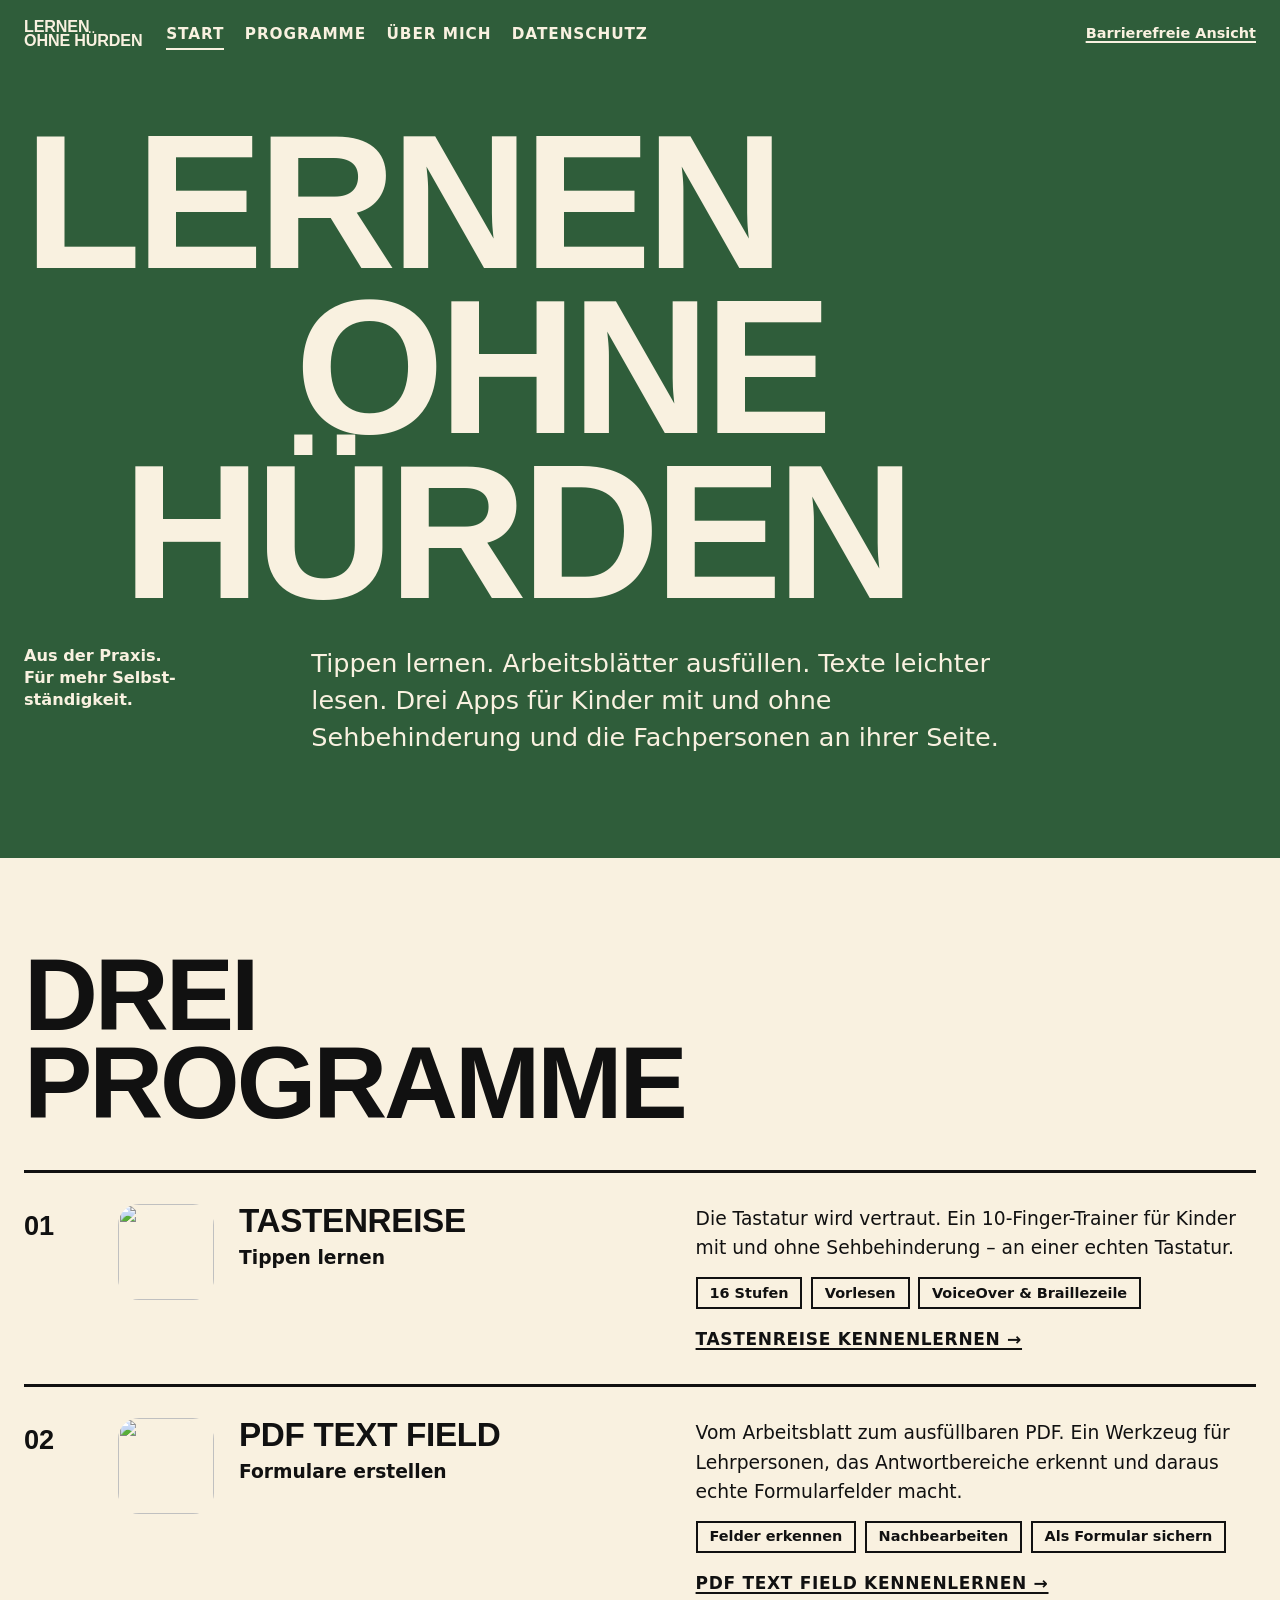
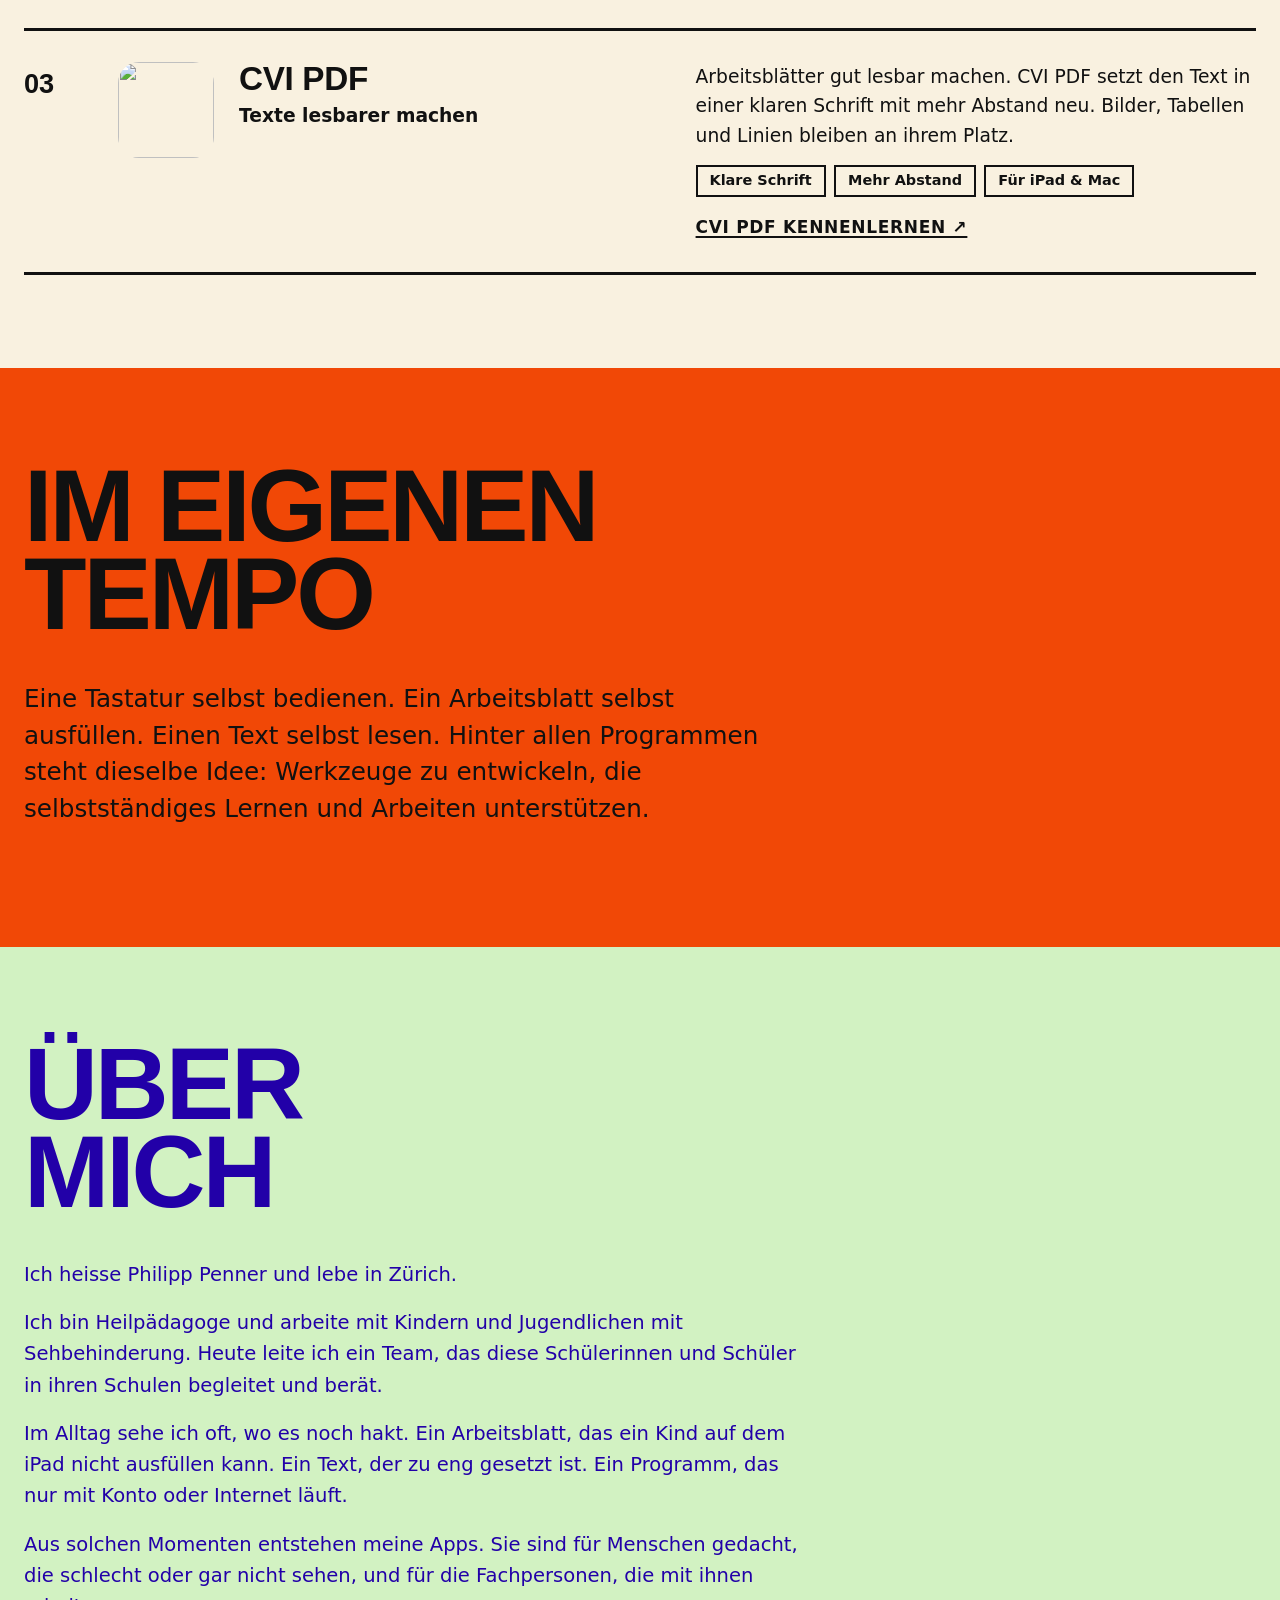
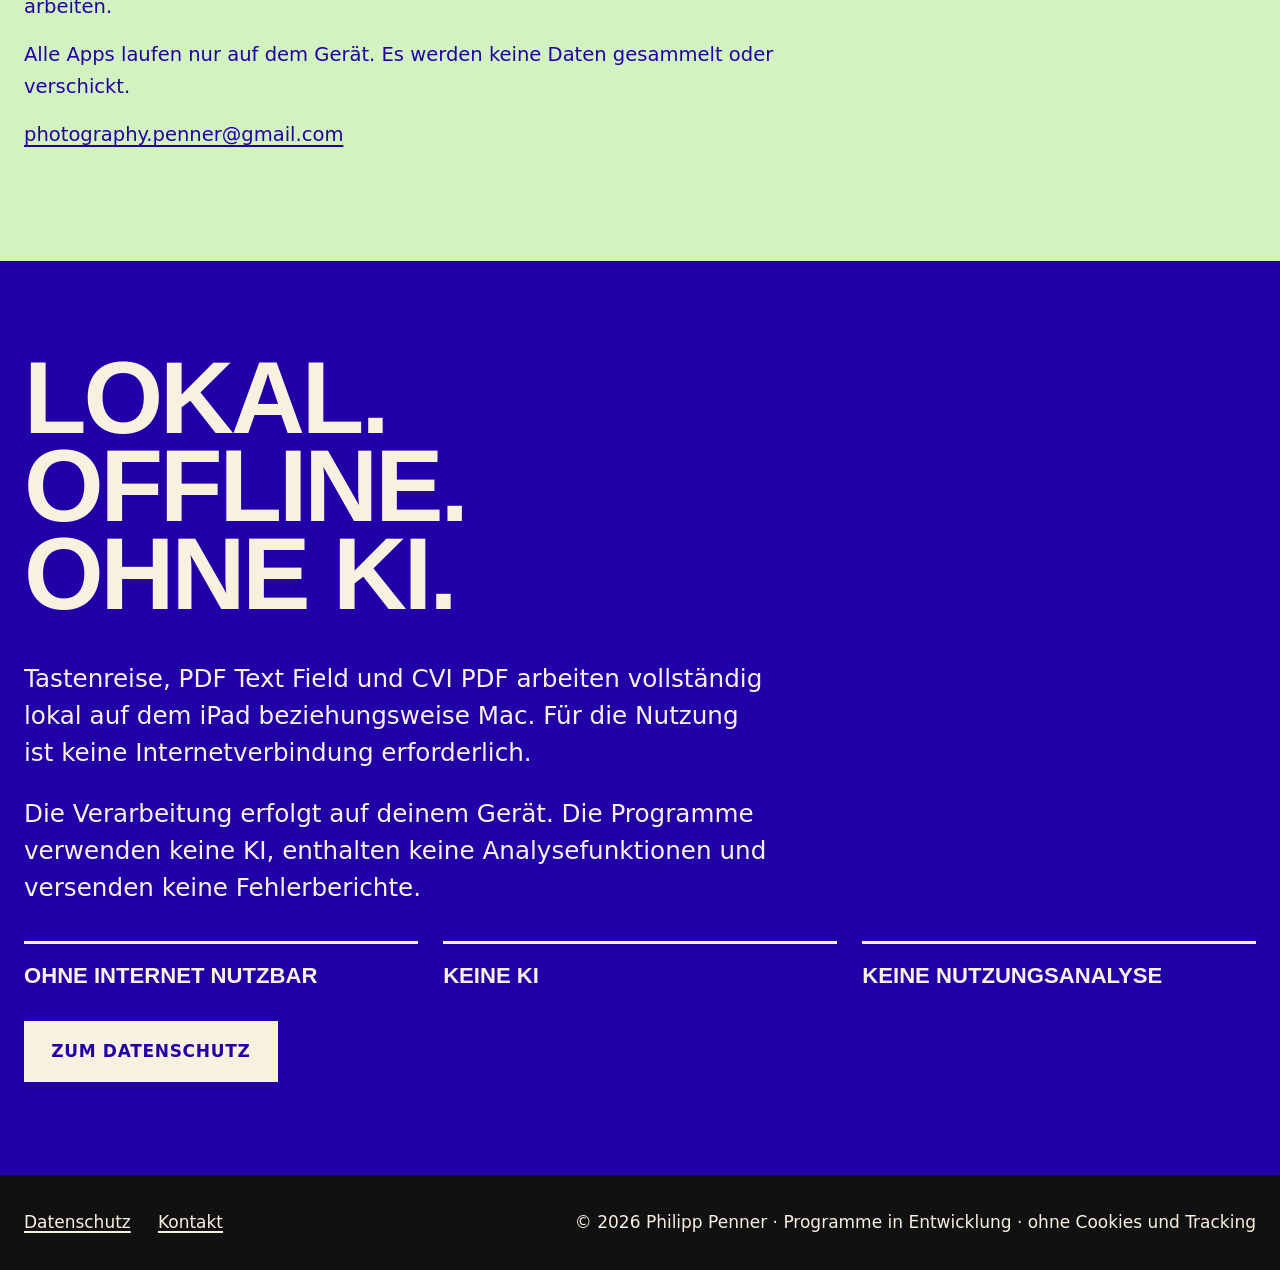
==== index.html @ 10709b59 "Add files via upload" ====
<!doctype html>
<html lang="de">
<head>
<meta charset="utf-8"><meta name="viewport" content="width=device-width, initial-scale=1">
<title>Lernen ohne Hürden · Apps von Philipp Penner</title>
<meta name="description" content="Drei Apps für Kinder mit und ohne Sehbehinderung: Tastenreise, PDF Text Field und CVI PDF. Lokal, offline, ohne KI.">
<link rel="stylesheet" href="stil.css">
</head>
<body>
<a class="sprung" href="#inhalt">Zum Inhalt springen</a>
<header class="kopf auf-salbei"><div class="innen">
  <a class="marke" href="index.html" aria-label="Lernen ohne Hürden – Start"><span>Lernen</span><span>ohne Hürden</span></a>
  <nav aria-label="Hauptnavigation"><ul>
      <li><a href="index.html" aria-current="page">Start</a></li>
      <li><a href="index.html#programme">Programme</a></li>
      <li><a href="index.html#ueber-mich">Über mich</a></li>
      <li><a href="datenschutz.html">Datenschutz</a></li>
  </ul></nav>
  <span class="wechsel"><a href="barrierefrei/index.html">Barrierefreie Ansicht</a></span>
</div></header>
<main id="inhalt">

<section class="einstieg salbei" aria-labelledby="titel">
  <div class="innen">
    <h1 id="titel" class="gross wortmarke"><span>Lernen</span><span>ohne</span><span>Hürden</span></h1>
    <div class="unterzeile">
      <p class="etikett">Aus der Praxis.<br>Für mehr Selbst&shy;ständigkeit.</p>
      <p class="lead">Tippen lernen. Arbeitsblätter ausfüllen. Texte leichter lesen. Drei Apps für Kinder mit und ohne Sehbehinderung und die Fachpersonen an ihrer Seite.</p>
    </div>
  </div>
</section>

<section class="creme" id="programme" aria-labelledby="programme-titel">
  <div class="innen">
    <h2 id="programme-titel" class="gross titel">Drei<br>Programme</h2>
    <ul class="programme">
      <li>
        <span class="nr">01</span>
        <img src="bilder/tastenreise.png" alt="">
        <div><h3>Tastenreise</h3><p class="aufgabe">Tippen lernen</p></div>
        <div><p>Die Tastatur wird vertraut. Ein 10-Finger-Trainer für Kinder mit und ohne Sehbehinderung – an einer echten Tastatur.</p><ul class="tags" aria-label="Merkmale"><li>16 Stufen</li><li>Vorlesen</li><li>VoiceOver & Braillezeile</li></ul>
          <a class="mehr" href="tastenreise.html">Tastenreise kennenlernen →</a></div>
      </li>
      <li>
        <span class="nr">02</span>
        <img src="bilder/pdf-text-field.png" alt="">
        <div><h3>PDF Text Field</h3><p class="aufgabe">Formulare erstellen</p></div>
        <div><p>Vom Arbeitsblatt zum ausfüllbaren PDF. Ein Werkzeug für Lehrpersonen, das Antwortbereiche erkennt und daraus echte Formularfelder macht.</p><ul class="tags" aria-label="Merkmale"><li>Felder erkennen</li><li>Nachbearbeiten</li><li>Als Formular sichern</li></ul>
          <a class="mehr" href="pdf-text-field.html">PDF Text Field kennenlernen →</a></div>
      </li>
      <li>
        <span class="nr">03</span>
        <img src="bilder/cvi-pdf.png" alt="">
        <div><h3>CVI PDF</h3><p class="aufgabe">Texte lesbarer machen</p></div>
        <div><p>Arbeitsblätter gut lesbar machen. CVI PDF setzt den Text in einer klaren Schrift mit mehr Abstand neu. Bilder, Tabellen und Linien bleiben an ihrem Platz.</p><ul class="tags" aria-label="Merkmale"><li>Klare Schrift</li><li>Mehr Abstand</li><li>Für iPad & Mac</li></ul>
          <a class="mehr" href="https://photographypenner-hash.github.io/cvi-pdf/">CVI PDF kennenlernen ↗</a></div>
      </li>
    </ul>
  </div>
</section>

<section class="orange" aria-labelledby="gedanke">
  <div class="innen">
    <h2 id="gedanke" class="gross titel">Im eigenen<br>Tempo</h2>
    <p class="text-gross">Eine Tastatur selbst bedienen. Ein Arbeitsblatt selbst ausfüllen. Einen Text selbst lesen. Hinter allen Programmen steht dieselbe Idee: Werkzeuge zu entwickeln, die selbstständiges Lernen und Arbeiten unterstützen.</p>
  </div>
</section>

<section class="mint" id="ueber-mich" aria-labelledby="ueber-titel">
  <div class="innen">
    <h2 id="ueber-titel" class="gross titel">Über<br>mich</h2>
    <div class="ueber ohne-foto">
      
      <div><p>Ich heisse Philipp Penner und lebe in Zürich.</p>
<p>Ich bin Heilpädagoge und arbeite mit Kindern und Jugendlichen mit Sehbehinderung. Heute leite ich ein Team, das diese Schülerinnen und Schüler in ihren Schulen begleitet und berät.</p>
<p>Im Alltag sehe ich oft, wo es noch hakt. Ein Arbeitsblatt, das ein Kind auf dem iPad nicht ausfüllen kann. Ein Text, der zu eng gesetzt ist. Ein Programm, das nur mit Konto oder Internet läuft.</p>
<p>Aus solchen Momenten entstehen meine Apps. Sie sind für Menschen gedacht, die schlecht oder gar nicht sehen, und für die Fachpersonen, die mit ihnen arbeiten.</p>
<p>Alle Apps laufen nur auf dem Gerät. Es werden keine Daten gesammelt oder verschickt.</p>
<p><a href="mailto:photography.penner@gmail.com">photography.penner@gmail.com</a></p></div>
    </div>
  </div>
</section>

<section class="tinte" aria-labelledby="schutz-titel">
  <div class="innen">
    <h2 id="schutz-titel" class="gross titel">Lokal.<br>Offline.<br>Ohne KI.</h2>
    <div class="text-gross"><p>Tastenreise, PDF Text Field und CVI PDF arbeiten vollständig lokal auf dem iPad beziehungsweise Mac. Für die Nutzung ist keine Internetverbindung erforderlich.</p>
<p>Die Verarbeitung erfolgt auf deinem Gerät. Die Programme verwenden keine KI, enthalten keine Analysefunktionen und versenden keine Fehlerberichte.</p></div>
    <ul class="punkte"><li>Ohne Internet nutzbar</li><li>Keine KI</li><li>Keine Nutzungsanalyse</li></ul>
    <a class="knopf" href="datenschutz.html">Zum Datenschutz</a>
  </div>
</section>

</main>
<footer class="fuss"><div class="innen">
  <a href="datenschutz.html">Datenschutz</a><a href="mailto:photography.penner@gmail.com">Kontakt</a>
  <span class="rechts">© 2026 Philipp Penner · Programme in Entwicklung · ohne Cookies und Tracking</span>
</div></footer>
</body>
</html>
---- stil.css ----
:root {
  --salbei:#2f5d3a; --mint:#d2f2c2; --creme:#f9f1e0; --orange:#f14806; --tinte:#2200a8; --schwarz:#111;
  --limette:#e4ed9c; --lila:#ede6fa; --tannen:#284e3b;
  --anzeige:"Helvetica Neue", "Arial Black", "Arial", system-ui, sans-serif;
  --fokus:#ffd92e;
}
* { box-sizing:border-box; }
html { font-size:106.25%; scroll-behavior:smooth; }
@media (prefers-reduced-motion: reduce) { html { scroll-behavior:auto; } }
body { margin:0; background:var(--creme); color:var(--schwarz); font-family:-apple-system, BlinkMacSystemFont, "Segoe UI", system-ui, sans-serif; line-height:1.6; }
a { color:inherit; text-underline-offset:.2em; text-decoration-thickness:2px; }
a:focus-visible { outline:4px solid var(--fokus); outline-offset:3px; border-radius:4px; }
.sprung { position:absolute; left:1rem; top:-4rem; background:var(--fokus); color:#111; padding:.6rem 1rem; z-index:10; font-weight:800; }
.sprung:focus { top:1rem; }
.innen { max-width:76rem; margin:0 auto; padding:0 24px; }
.schmal { max-width:46rem; }
.gross { font-family:var(--anzeige); font-weight:900; text-transform:uppercase; letter-spacing:-.03em; line-height:.86; }

/* Kopf */
.kopf { position:absolute; top:0; left:0; right:0; z-index:5; }
.kopf .innen { display:flex; flex-wrap:wrap; align-items:center; gap:.5rem 1.4rem; padding-top:1.1rem; padding-bottom:1.1rem; }
.marke { font-family:var(--anzeige); font-weight:900; text-transform:uppercase; letter-spacing:-.01em; line-height:.9; font-size:.95rem; text-decoration:none; }
.marke span { display:block; }
nav ul { display:flex; flex-wrap:wrap; gap:.2rem 1.2rem; list-style:none; margin:0; padding:0; }
nav a { text-decoration:none; font-weight:700; font-size:.9rem; text-transform:uppercase; letter-spacing:.06em; padding:.3rem 0; border-bottom:2px solid transparent; }
nav a:hover, nav a[aria-current="page"] { border-bottom-color:currentColor; }
.wechsel { margin-left:auto; font-size:.85rem; font-weight:700; }
.auf-salbei { color:var(--creme); }
.auf-hell { color:var(--tannen); }

/* Einstieg */
.einstieg { --wort:clamp(4.2rem, 15vw, 14rem); padding:7rem 0 6rem; overflow:hidden; }
.einstieg.salbei { background:var(--salbei); color:var(--creme); }
.einstieg.limette { background:var(--limette); color:var(--tannen); }
.einstieg.lila { background:var(--lila); color:var(--tinte); }
.wortmarke { font-size:var(--wort); margin:0; }
.wortmarke span { display:block; }
.wortmarke span:nth-child(2) { padding-left:22%; }
.wortmarke span:nth-child(3) { padding-left:8%; }
.einstieg .unterzeile { display:grid; grid-template-columns:22% 1fr; margin-top:1.8rem; align-items:start; }
.einstieg .etikett { margin:0; padding-right:1rem; font-weight:800; font-size:.95rem; line-height:1.35; }
.einstieg .lead { margin:0; padding-left:calc(var(--wort) * .085); font-size:clamp(1.15rem, 2vw, 1.5rem); line-height:1.45; max-width:42rem; }
.app-kopf { display:flex; align-items:center; gap:1.4rem; }
.app-kopf img { width:clamp(72px, 10vw, 128px); height:auto; border-radius:22%; box-shadow:0 8px 24px rgba(0,0,0,.18); }
.app-kopf .wortmarke { font-size:clamp(3rem, 10vw, 9rem); }

/* Abschnitte */
section { padding:5.5rem 0; }
.mint { background:var(--mint); color:var(--tinte); }
.creme { background:var(--creme); color:var(--schwarz); }
.orange { background:var(--orange); color:var(--schwarz); }
.tinte { background:var(--tinte); color:var(--creme); }
.titel { font-size:clamp(2.6rem, 8vw, 6.5rem); margin:0 0 2.5rem; }
.text-gross { font-size:clamp(1.15rem, 2vw, 1.45rem); line-height:1.5; max-width:44rem; }

/* Programme */
.programme { list-style:none; margin:0; padding:0; border-top:3px solid currentColor; }
.programme > li { display:grid; grid-template-columns:4rem 96px 1fr 1.3fr; gap:1.5rem; align-items:start; padding:1.8rem 0; border-bottom:3px solid currentColor; }
.programme .nr { font-family:var(--anzeige); font-weight:900; font-size:1.6rem; }
.programme img { width:96px; height:96px; border-radius:22%; }
.programme h3 { font-family:var(--anzeige); font-weight:900; text-transform:uppercase; letter-spacing:-.01em; font-size:clamp(1.5rem, 2.6vw, 2.2rem); line-height:1.02; margin:0 0 .3rem; }
.programme .aufgabe { font-weight:700; margin:0; }
.programme p { margin:0 0 .8rem; font-size:1.1rem; }
.tags { list-style:none; display:flex; flex-wrap:wrap; gap:.5rem; margin:0 0 1rem; padding:0; }
.tags li { border:2px solid currentColor; padding:.15rem .7rem; font-size:.85rem; font-weight:700; }
.mehr { font-weight:900; text-transform:uppercase; letter-spacing:.04em; }

/* Über mich */
.ueber { display:grid; grid-template-columns:minmax(0, 20rem) 1fr; gap:3rem; align-items:start; }
.ueber img { width:100%; height:auto; border:3px solid currentColor; }
.ueber.ohne-foto { grid-template-columns:1fr; max-width:46rem; }
.ueber p { font-size:1.15rem; margin:0 0 1rem; }

/* Punkte */
.punkte { list-style:none; margin:2rem 0 0; padding:0; display:grid; grid-template-columns:repeat(3, 1fr); gap:1.5rem; }
.punkte li { border-top:3px solid currentColor; padding-top:.8rem; font-family:var(--anzeige); font-weight:900; text-transform:uppercase; font-size:1.3rem; }
.knopf { display:inline-block; background:var(--creme); color:var(--tinte); padding:1rem 1.6rem; font-weight:900; text-transform:uppercase; letter-spacing:.04em; text-decoration:none; margin-top:1.6rem; }
.knopf:hover { background:var(--fokus); color:#111; }

/* Unterseiten */
.inhalt { padding:3.5rem 0 5rem; font-size:1.1rem; }
.inhalt h1 { display:none; }
.inhalt h2 { font-family:var(--anzeige); font-weight:900; text-transform:uppercase; letter-spacing:-.01em; font-size:1.7rem; margin:2.6rem 0 .6rem; }
.inhalt li { margin-bottom:.6rem; }
.einleitung { font-size:1.35rem; line-height:1.45; }
.inhalt a { color:var(--tinte); }

.fuss { background:var(--schwarz); color:var(--creme); }
.fuss .innen { display:flex; flex-wrap:wrap; gap:1rem 1.6rem; align-items:center; padding-top:2rem; padding-bottom:2rem; }
.fuss .rechts { margin-left:auto; }

@media (max-width:820px) {
  .kopf { position:static; }
  .kopf.auf-salbei { background:var(--salbei); }
  .kopf.limette { background:var(--limette); }
  .kopf.lila { background:var(--lila); }
  .kopf.auf-hell { background:var(--creme); }
  .einstieg { padding:2rem 0 4rem; }
  .einstieg .unterzeile { grid-template-columns:1fr; gap:1.5rem; }
  .einstieg .lead { margin-left:12%; }
  .wortmarke span:nth-child(2) { padding-left:12%; }
  .wortmarke span:nth-child(3) { padding-left:4%; }
  .programme > li { grid-template-columns:72px 1fr; }
  .programme .nr { grid-column:1 / -1; }
  .programme img { width:72px; height:72px; }
  .programme > li > div:last-child { grid-column:1 / -1; }
  .ueber { grid-template-columns:1fr; }
  .ueber img { max-width:16rem; }
  .punkte { grid-template-columns:1fr; }
  .wechsel, .fuss .rechts { margin-left:0; }
}
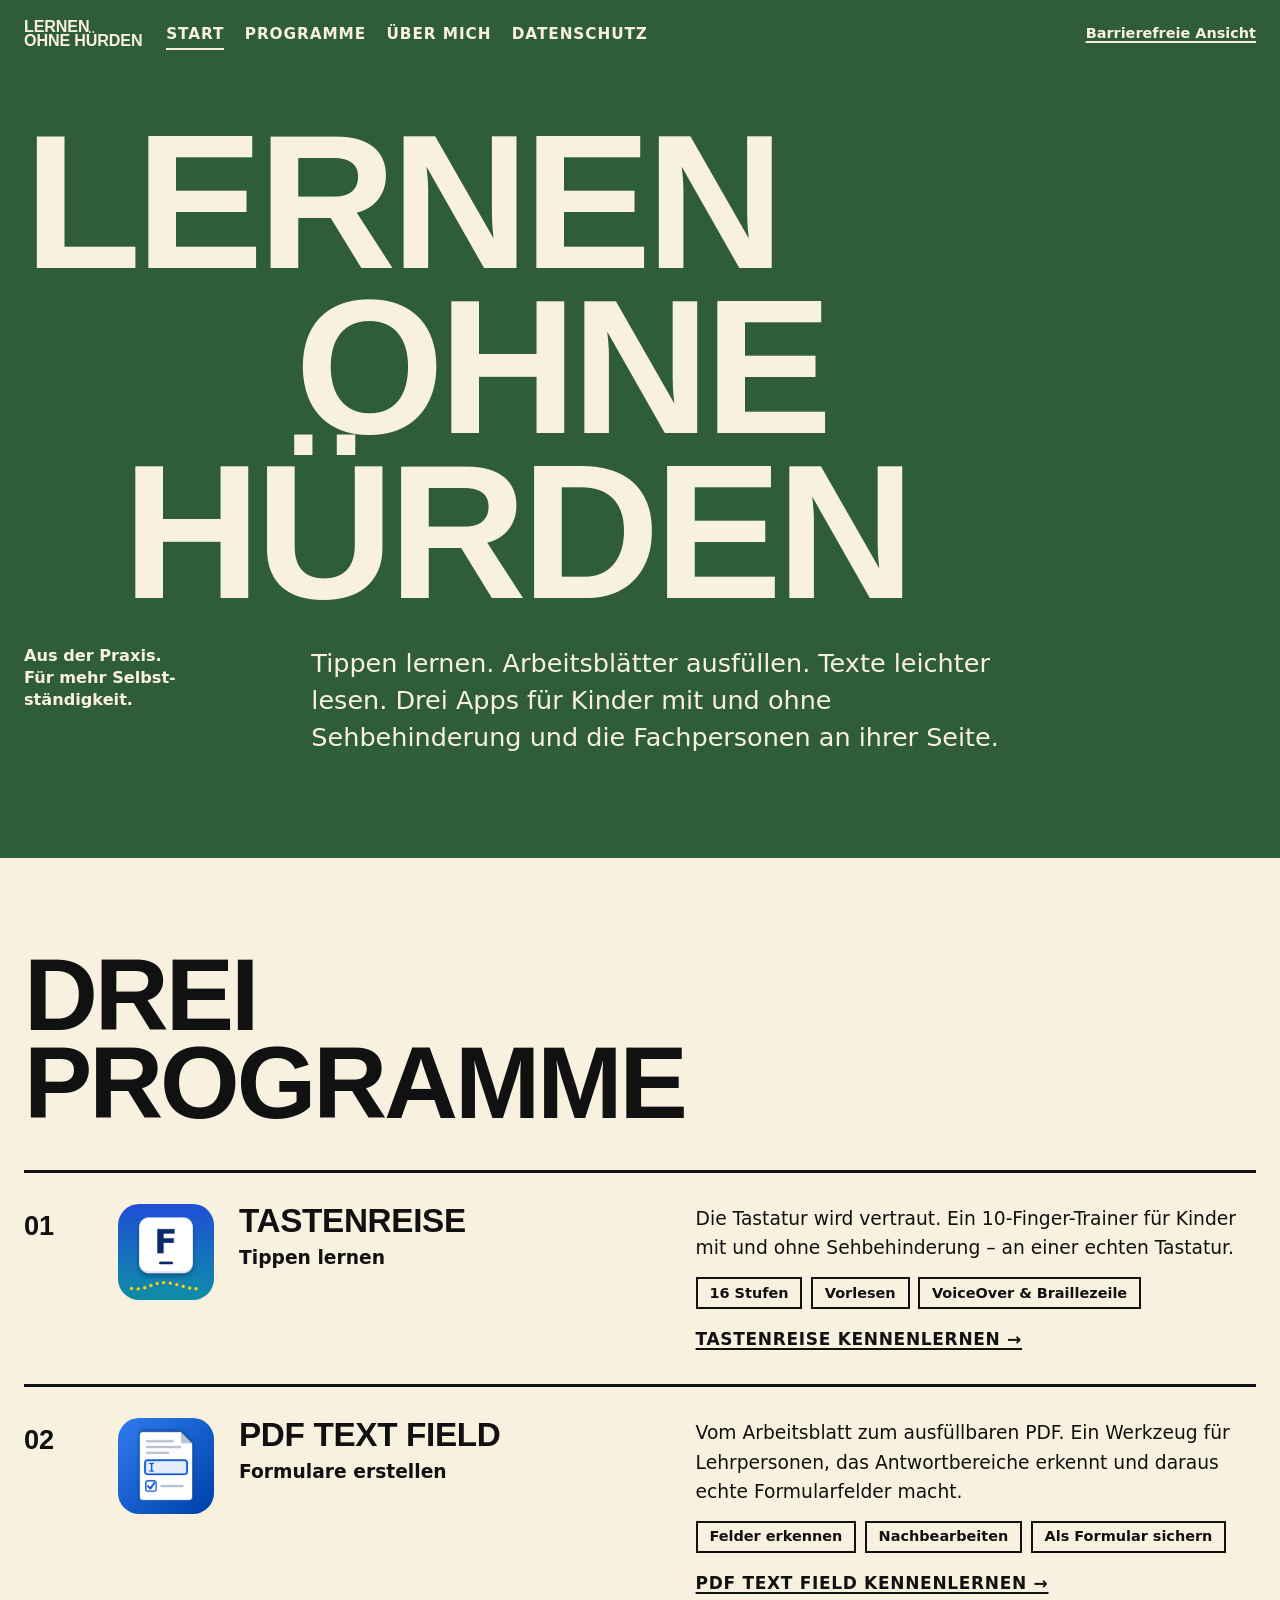
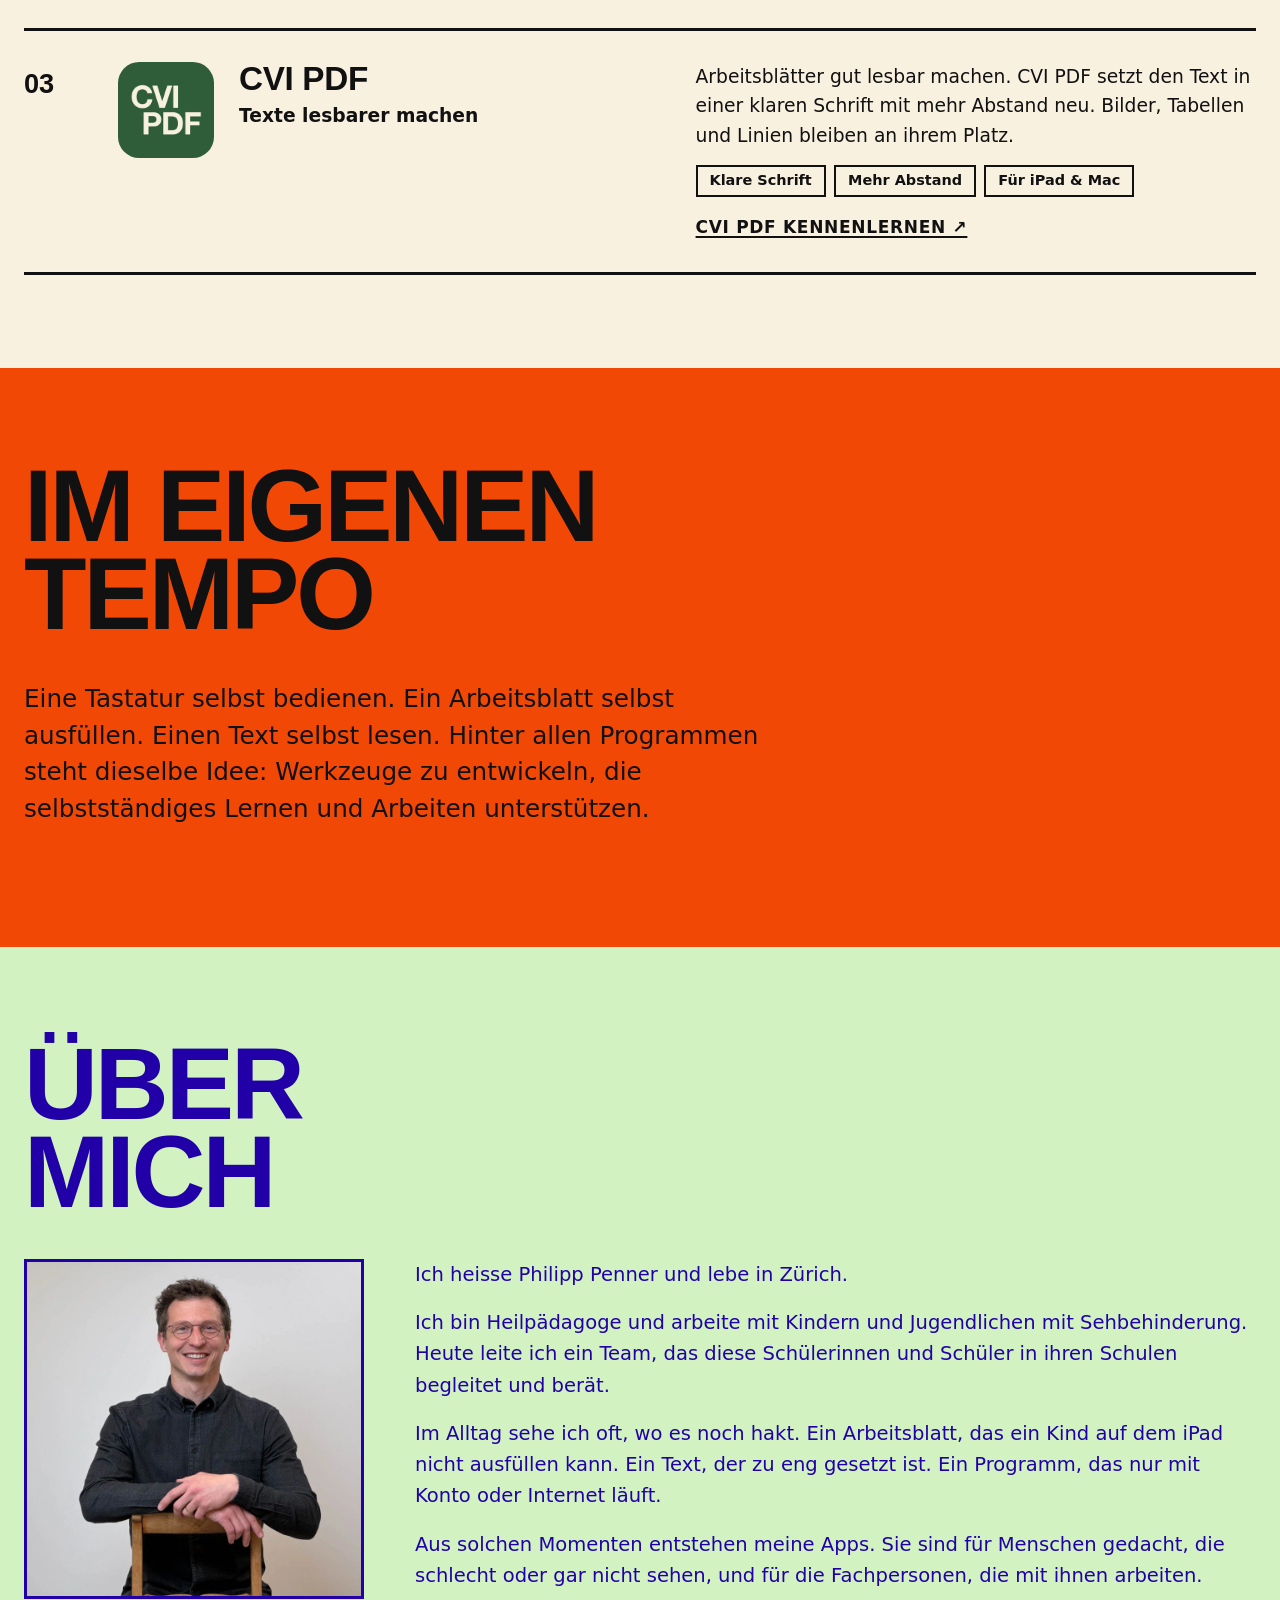
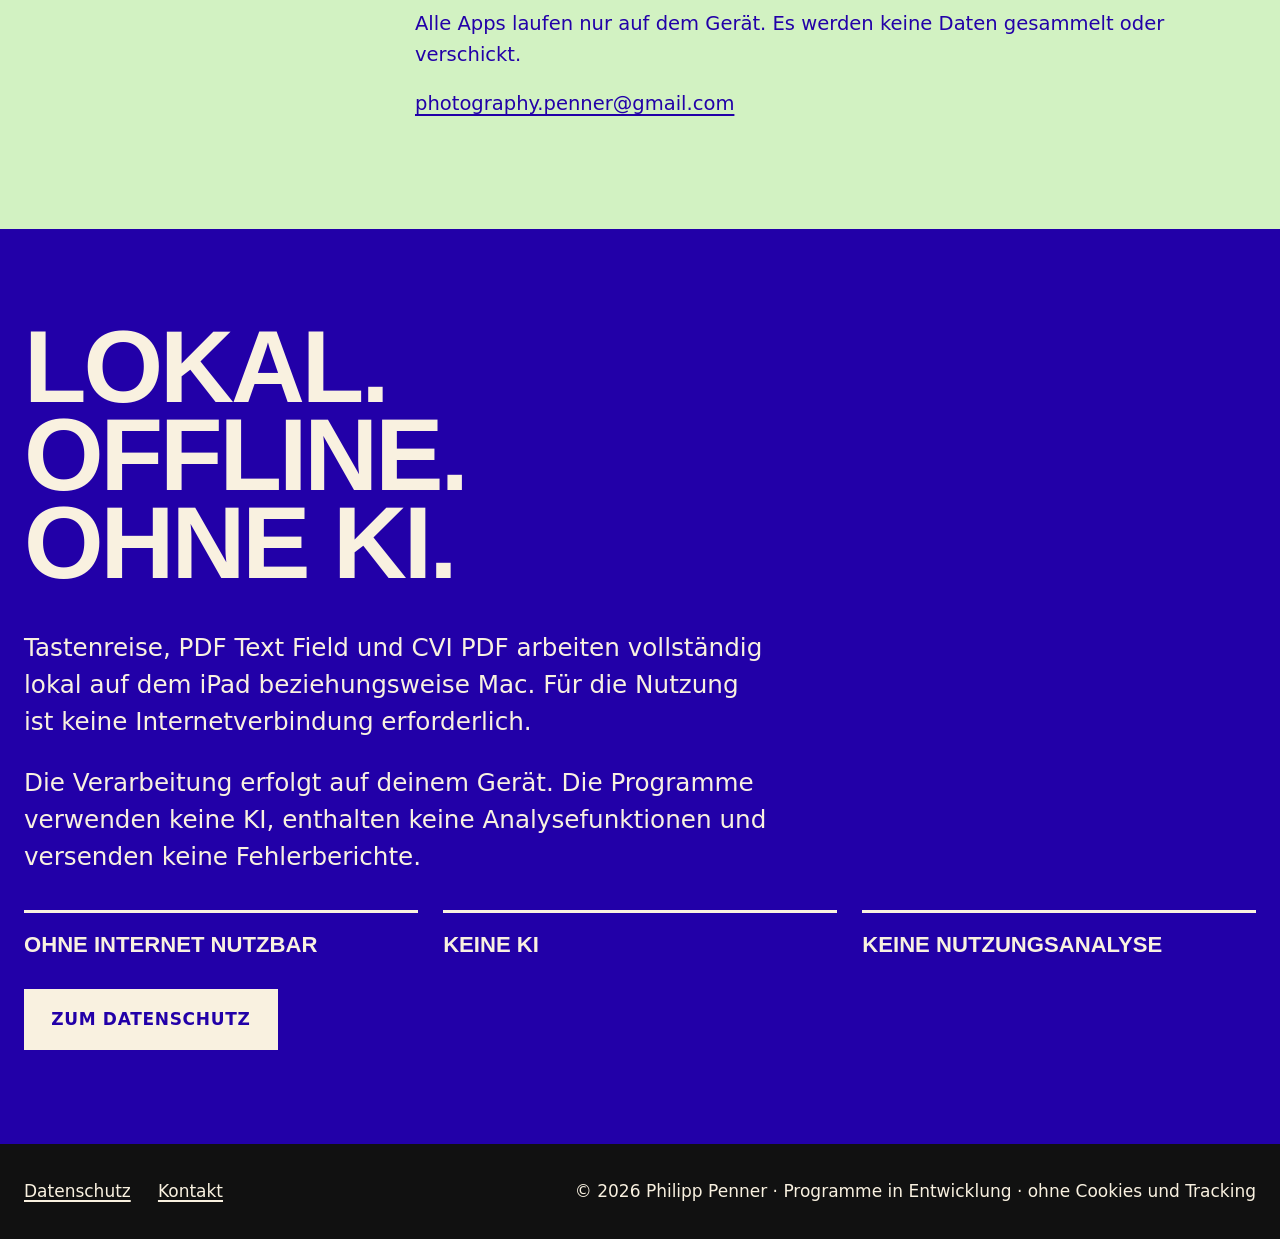
==== commit 75ee4d43: "Add files via upload" ====
--- a/index.html
+++ b/index.html
@@ -69,8 +69,8 @@
 <section class="mint" id="ueber-mich" aria-labelledby="ueber-titel">
   <div class="innen">
     <h2 id="ueber-titel" class="gross titel">Über<br>mich</h2>
-    <div class="ueber ohne-foto">
-      
+    <div class="ueber">
+      <img src="bilder/philipp-penner.jpg" alt="Porträt von Philipp Penner" width="800" height="800">
       <div><p>Ich heisse Philipp Penner und lebe in Zürich.</p>
 <p>Ich bin Heilpädagoge und arbeite mit Kindern und Jugendlichen mit Sehbehinderung. Heute leite ich ein Team, das diese Schülerinnen und Schüler in ihren Schulen begleitet und berät.</p>
 <p>Im Alltag sehe ich oft, wo es noch hakt. Ein Arbeitsblatt, das ein Kind auf dem iPad nicht ausfüllen kann. Ein Text, der zu eng gesetzt ist. Ein Programm, das nur mit Konto oder Internet läuft.</p>
